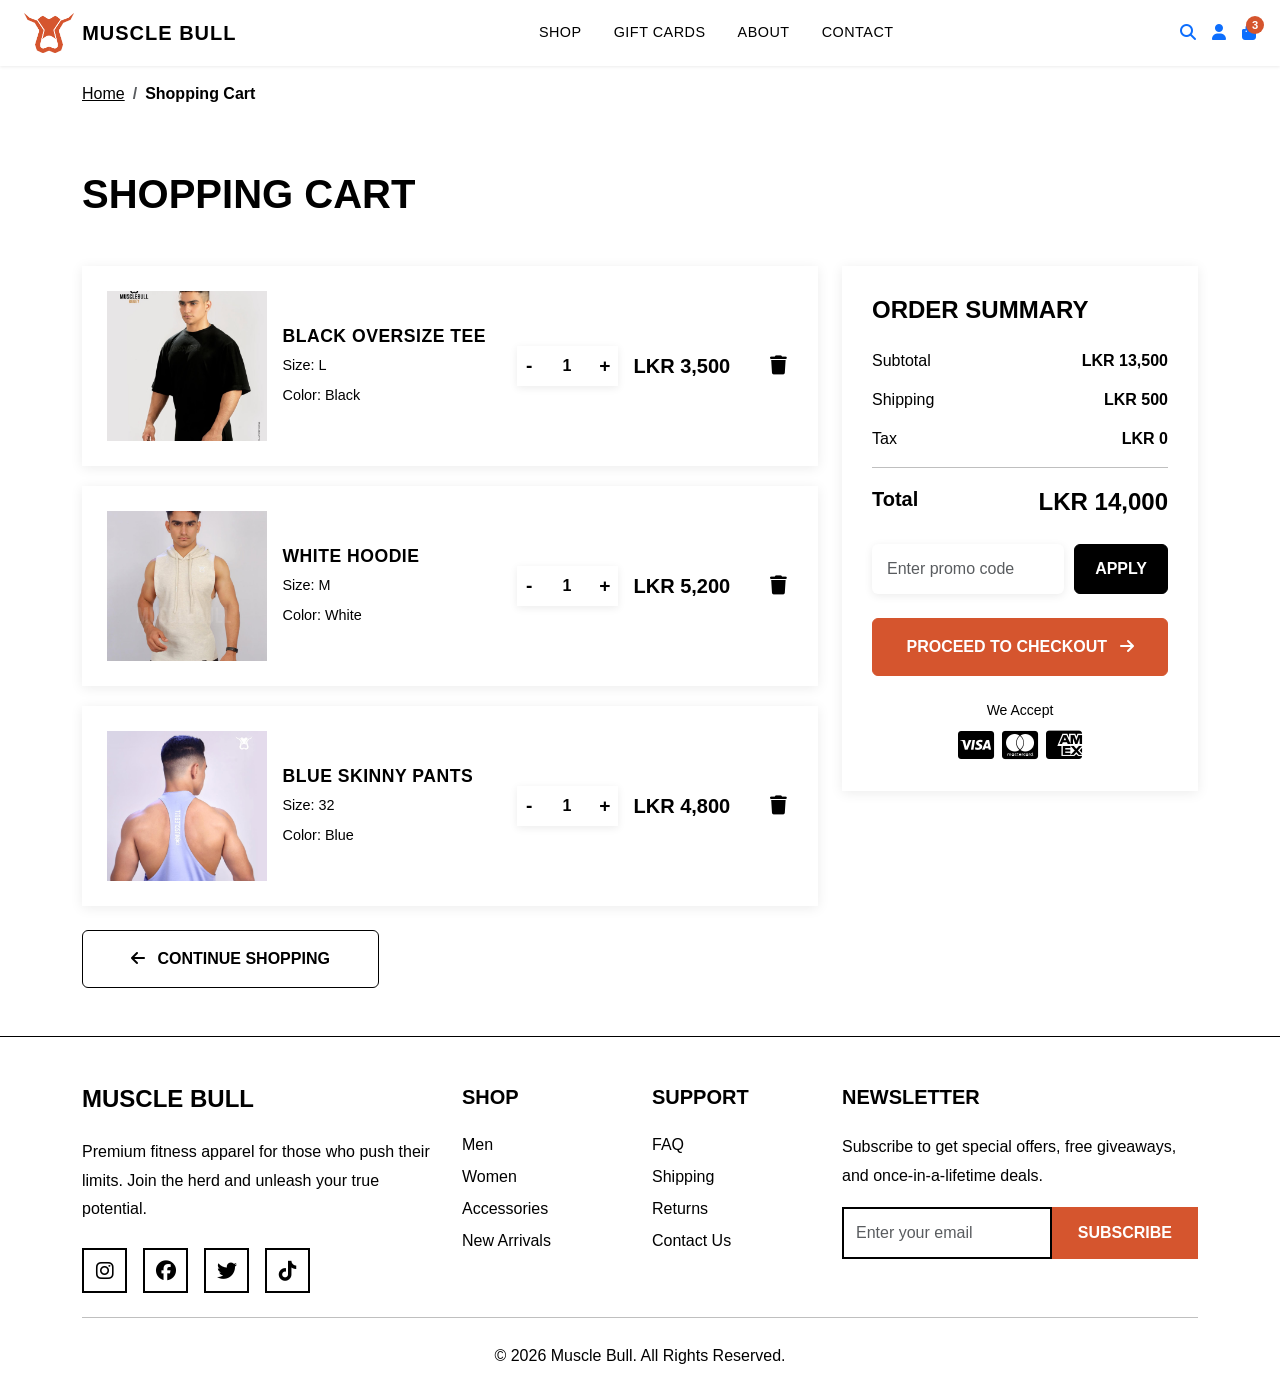
==== cart.html @ ce34af10 "Initial" ====
<!DOCTYPE html>
<html lang="en">
<head>
    <meta charset="UTF-8" />
    <meta name="viewport" content="width=device-width, initial-scale=1.0" />
    <title>Shopping Cart - Muscle Bull</title>
    
    <!-- Bootstrap CSS -->
    <link href="./css/bootstrap.min.css" rel="stylesheet" />
    <!-- Custom CSS -->
    <link href="./css/style.css" rel="stylesheet" />
    <link href="./css/header.css" rel="stylesheet" />
    <link href="./css/footer.css" rel="stylesheet" />
    <link href="./css/cart.css" rel="stylesheet" />
    <!-- FontAwesome for icons -->
    <link rel="stylesheet" href="https://cdnjs.cloudflare.com/ajax/libs/font-awesome/6.4.0/css/all.min.css" />
</head>
<body>
    <!-- Navigation -->
    <nav class="navbar navbar-expand-lg navbar-static bg-white">
        <div class="container-fluid px-4">
            <a class="navbar-brand d-flex align-items-center gap-2" href="index.html">
                <img src="./assets/images/logo/mb logo.png" alt="Muscle Bull Logo" height="40">
                <span class="fw-bold text-uppercase text-black brand-text">Muscle Bull</span>
            </a>
            <button class="navbar-toggler border-0 shadow-none" type="button" data-bs-toggle="collapse" data-bs-target="#navbarNav">
                <span class="navbar-toggler-icon"></span>
            </button>
            <div class="collapse navbar-collapse" id="navbarNav">
                <ul class="navbar-nav mx-auto nav-center">
                    <li class="nav-item"><a class="nav-link text-black fw-medium text-uppercase" href="shop.html">Shop</a></li>
                    <li class="nav-item"><a class="nav-link text-black fw-medium text-uppercase" href="#gift-cards">Gift Cards</a></li>
                    <li class="nav-item"><a class="nav-link text-black fw-medium text-uppercase" href="#about">About</a></li>
                    <li class="nav-item"><a class="nav-link text-black fw-medium text-uppercase" href="index.html#contact">Contact</a></li>
                </ul>
                <div class="navbar-icons d-flex gap-3">
                    <a href="#" class="nav-icon-dark"><i class="fa-solid fa-magnifying-glass"></i></a>
                    <a href="#" class="nav-icon-dark"><i class="fa-solid fa-user"></i></a>
                    <a href="cart.html" class="nav-icon-dark position-relative">
                        <i class="fa-solid fa-bag-shopping"></i>
                        <span class="cart-badge">3</span>
                    </a>
                </div>
            </div>
        </div>
    </nav>

    <main>
        <!-- Breadcrumb -->
        <section class="breadcrumb-section py-3 bg-white">
            <div class="container">
                <nav aria-label="breadcrumb">
                    <ol class="breadcrumb mb-0">
                        <li class="breadcrumb-item"><a href="index.html" class="text-black">Home</a></li>
                        <li class="breadcrumb-item active text-black fw-bold" aria-current="page">Shopping Cart</li>
                    </ol>
                </nav>
            </div>
        </section>

        <!-- Cart Section -->
        <section class="cart-section py-5 bg-white">
            <div class="container">
                <h1 class="fw-bold text-uppercase mb-5">Shopping Cart</h1>
                
                <div class="row g-4">
                    <!-- Cart Items -->
                    <div class="col-lg-8">
                        <!-- Cart Item 1 -->
                        <div class="cart-item">
                            <div class="row g-3 align-items-center">
                                <div class="col-md-3">
                                    <img src="./assets/images/products/black oversize 1.jpg" alt="Black Oversize Tee" class="cart-item-image">
                                </div>
                                <div class="col-md-4">
                                    <h5 class="cart-item-name fw-bold text-uppercase mb-2">Black Oversize Tee</h5>
                                    <p class="cart-item-details mb-2">Size: L</p>
                                    <p class="cart-item-details mb-0">Color: Black</p>
                                </div>
                                <div class="col-md-2">
                                    <div class="quantity-selector">
                                        <button class="qty-btn minus">-</button>
                                        <input type="number" value="1" min="1" class="qty-input">
                                        <button class="qty-btn plus">+</button>
                                    </div>
                                </div>
                                <div class="col-md-2">
                                    <p class="cart-item-price fw-bold mb-0">LKR 3,500</p>
                                </div>
                                <div class="col-md-1 text-end">
                                    <button class="btn-remove"><i class="fa-solid fa-trash"></i></button>
                                </div>
                            </div>
                        </div>

                        <!-- Cart Item 2 -->
                        <div class="cart-item">
                            <div class="row g-3 align-items-center">
                                <div class="col-md-3">
                                    <img src="./assets/images/products/white hoodie 1.jpg" alt="White Hoodie" class="cart-item-image">
                                </div>
                                <div class="col-md-4">
                                    <h5 class="cart-item-name fw-bold text-uppercase mb-2">White Hoodie</h5>
                                    <p class="cart-item-details mb-2">Size: M</p>
                                    <p class="cart-item-details mb-0">Color: White</p>
                                </div>
                                <div class="col-md-2">
                                    <div class="quantity-selector">
                                        <button class="qty-btn minus">-</button>
                                        <input type="number" value="1" min="1" class="qty-input">
                                        <button class="qty-btn plus">+</button>
                                    </div>
                                </div>
                                <div class="col-md-2">
                                    <p class="cart-item-price fw-bold mb-0">LKR 5,200</p>
                                </div>
                                <div class="col-md-1 text-end">
                                    <button class="btn-remove"><i class="fa-solid fa-trash"></i></button>
                                </div>
                            </div>
                        </div>

                        <!-- Cart Item 3 -->
                        <div class="cart-item">
                            <div class="row g-3 align-items-center">
                                <div class="col-md-3">
                                    <img src="./assets/images/products/blue skinny 2.jpg" alt="Blue Skinny Pants" class="cart-item-image">
                                </div>
                                <div class="col-md-4">
                                    <h5 class="cart-item-name fw-bold text-uppercase mb-2">Blue Skinny Pants</h5>
                                    <p class="cart-item-details mb-2">Size: 32</p>
                                    <p class="cart-item-details mb-0">Color: Blue</p>
                                </div>
                                <div class="col-md-2">
                                    <div class="quantity-selector">
                                        <button class="qty-btn minus">-</button>
                                        <input type="number" value="1" min="1" class="qty-input">
                                        <button class="qty-btn plus">+</button>
                                    </div>
                                </div>
                                <div class="col-md-2">
                                    <p class="cart-item-price fw-bold mb-0">LKR 4,800</p>
                                </div>
                                <div class="col-md-1 text-end">
                                    <button class="btn-remove"><i class="fa-solid fa-trash"></i></button>
                                </div>
                            </div>
                        </div>

                        <!-- Continue Shopping Button -->
                        <div class="mt-4">
                            <a href="shop.html" class="btn btn-outline-dark px-5 py-3 text-uppercase fw-bold">
                                <i class="fa-solid fa-arrow-left me-2"></i> Continue Shopping
                            </a>
                        </div>
                    </div>

                    <!-- Order Summary -->
                    <div class="col-lg-4">
                        <div class="order-summary">
                            <h4 class="fw-bold text-uppercase mb-4">Order Summary</h4>
                            
                            <div class="summary-row">
                                <span>Subtotal</span>
                                <span class="fw-bold">LKR 13,500</span>
                            </div>
                            <div class="summary-row">
                                <span>Shipping</span>
                                <span class="fw-bold">LKR 500</span>
                            </div>
                            <div class="summary-row">
                                <span>Tax</span>
                                <span class="fw-bold">LKR 0</span>
                            </div>
                            
                            <hr class="my-3">
                            
                            <div class="summary-row summary-total">
                                <span class="fw-bold">Total</span>
                                <span class="fw-bold fs-4">LKR 14,000</span>
                            </div>

                            <!-- Promo Code -->
                            <div class="promo-code mt-4">
                                <input type="text" class="form-control promo-input" placeholder="Enter promo code">
                                <button class="btn btn-dark promo-btn text-uppercase fw-bold">Apply</button>
                            </div>

                            <!-- Checkout Button -->
                            <a href="checkout.html" class="btn btn-primary w-100 py-3 text-uppercase fw-bold mt-4">
                                Proceed to Checkout <i class="fa-solid fa-arrow-right ms-2"></i>
                            </a>

                            <!-- Payment Methods -->
                            <div class="payment-methods mt-4 text-center">
                                <p class="small text-black mb-2 fw-medium">We Accept</p>
                                <div class="d-flex gap-2 justify-content-center">
                                    <i class="fa-brands fa-cc-visa fa-2x"></i>
                                    <i class="fa-brands fa-cc-mastercard fa-2x"></i>
                                    <i class="fa-brands fa-cc-amex fa-2x"></i>
                                </div>
                            </div>
                        </div>
                    </div>
                </div>
            </div>
        </section>
    </main>

    <!-- Footer -->
    <footer class="bg-white text-black pt-5 pb-4 border-top border-dark">
        <div class="container">
            <div class="row g-4">
                <div class="col-12 col-md-4 mb-4 mb-md-0">
                    <h4 class="text-uppercase fw-bold mb-4">Muscle Bull</h4>
                    <p>Premium fitness apparel for those who push their limits. Join the herd and unleash your true potential.</p>
                    <div class="footer-socials d-flex gap-3 mt-4">
                        <a href="#" class="social-link"><i class="fa-brands fa-instagram"></i></a>
                        <a href="#" class="social-link"><i class="fa-brands fa-facebook"></i></a>
                        <a href="#" class="social-link"><i class="fa-brands fa-twitter"></i></a>
                        <a href="#" class="social-link"><i class="fa-brands fa-tiktok"></i></a>
                    </div>
                </div>
                <div class="col-6 col-md-2 mb-4 mb-md-0">
                    <h5 class="text-uppercase fw-bold mb-4">Shop</h5>
                    <ul class="list-unstyled footer-links">
                        <li class="mb-2"><a href="#">Men</a></li>
                        <li class="mb-2"><a href="#">Women</a></li>
                        <li class="mb-2"><a href="#">Accessories</a></li>
                        <li class="mb-2"><a href="#">New Arrivals</a></li>
                    </ul>
                </div>
                <div class="col-6 col-md-2 mb-4 mb-md-0">
                    <h5 class="text-uppercase fw-bold mb-4">Support</h5>
                    <ul class="list-unstyled footer-links">
                        <li class="mb-2"><a href="#">FAQ</a></li>
                        <li class="mb-2"><a href="#">Shipping</a></li>
                        <li class="mb-2"><a href="#">Returns</a></li>
                        <li class="mb-2"><a href="index.html#contact">Contact Us</a></li>
                    </ul>
                </div>
                <div class="col-12 col-md-4">
                    <h5 class="text-uppercase fw-bold mb-4">Newsletter</h5>
                    <p class="mb-3">Subscribe to get special offers, free giveaways, and once-in-a-lifetime deals.</p>
                    <div class="footer-newsletter">
                        <input type="email" class="form-control rounded-0 border-dark" placeholder="Enter your email">
                        <button class="btn btn-primary rounded-0 px-4 text-uppercase fw-bold" type="button">Subscribe</button>
                    </div>
                </div>
            </div>
            <hr class="my-4 border-dark">
            <div class="row">
                <div class="col-12 text-center">
                    <p class="mb-0 fw-medium">&copy; 2026 Muscle Bull. All Rights Reserved.</p>
                </div>
            </div>
        </div>
    </footer>

    <!-- Bootstrap JS -->
    <script src="./js/bootstrap.bundle.min.js"></script>
</body>
</html>
---- css/style.css ----
/* Muscle Bull Custom Styles - Strict Palette: #D5552E, #FFFFFF, #000000 */

:root {
    --primary-color: #D5552E;
    --black-color: #000000;
    --white-color: #FFFFFF;
}

body {
    font-family: 'Helvetica Neue', Helvetica, Arial, sans-serif;
    overflow-x: hidden;
    background-color: var(--white-color);
    color: var(--black-color);
}

/* Strict Color Overrides for Bootstrap */
.bg-light, .bg-white { background-color: var(--white-color) !important; }
.bg-dark, .bg-black { background-color: var(--black-color) !important; }
.bg-primary { background-color: var(--primary-color) !important; }

.text-muted, .text-dark, .text-black { color: var(--black-color) !important; }
.text-light, .text-white { color: var(--white-color) !important; }
.text-primary { color: var(--primary-color) !important; }

.border-secondary, .border-dark, .border-top, .border-bottom { border-color: var(--black-color) !important; }
.border-light { border-color: var(--white-color) !important; }

/* Custom Buttons */
.btn-primary {
    background-color: var(--primary-color);
    border-color: var(--primary-color);
    color: var(--white-color);
    transition: all 0.3s ease;
}

.btn-primary:hover {
    background-color: var(--black-color);
    border-color: var(--black-color);
    color: var(--white-color);
    transform: translateY(-2px);
}

.btn-dark {
    background-color: var(--black-color);
    border-color: var(--black-color);
    color: var(--white-color);
}

.btn-dark:hover {
    background-color: var(--primary-color);
    border-color: var(--primary-color);
    color: var(--white-color);
}

.btn-outline-dark {
    color: var(--black-color);
    border-color: var(--black-color);
    background-color: transparent;
}

.btn-outline-dark:hover {
    background-color: var(--black-color);
    color: var(--white-color);
}

.btn-outline-light {
    color: var(--white-color);
    border-color: var(--white-color);
    background-color: transparent;
}

.btn-outline-light:hover {
    background-color: var(--white-color);
    color: var(--black-color);
}

/* Hero Section - Gen Z Minimal & Clean */
.hero-section {
    background: url('../assets/images/backgrounds/non\ black.png') center/cover no-repeat;
    height: 100vh;
    min-height: 650px;
    position: relative;
    display: flex;
    align-items: center;
}

.hero-overlay {
    position: absolute;
    top: 0;
    left: 0;
    right: 0;
    bottom: 0;
    background: rgba(0, 0, 0, 0.65);
    z-index: 1;
}

.hero-title-new {
    font-size: clamp(4rem, 12vw, 9rem);
    font-weight: 900;
    line-height: 0.85;
    letter-spacing: -0.05em;
    text-transform: uppercase;
}

.hero-text {
    font-size: clamp(1rem, 2vw, 1.25rem);
    font-weight: 400;
    line-height: 1.6;
    max-width: 500px;
}

.hero-badge {
    animation: fadeInDown 0.8s ease;
}

@keyframes fadeInDown {
    from {
        opacity: 0;
        transform: translateY(-20px);
    }
    to {
        opacity: 1;
        transform: translateY(0);
    }
}

/* Old Product Card Styles Removed - Using products.css instead */

.tracking-wide {
    letter-spacing: 2px;
}

/* Section Adjustments */
#limited {
    overflow: hidden;
    background-color: var(--black-color);
}

/* Responsive Adjustments */
@media (max-width: 991.98px) {
    .hero-section {
        height: 80vh;
        min-height: 550px;
    }
    
    .navbar {
        background-color: var(--black-color) !important;
        padding-top: 10px !important;
        padding-bottom: 10px !important;
    }

    .hero-title-new {
        font-size: clamp(3rem, 10vw, 6rem);
    }

    .product-img {
        height: 300px;
    }
}

@media (max-width: 767.98px) {
    .display-2 {
        font-size: 3rem;
    }
    .display-4 {
        font-size: 2.5rem;
    }

    .hero-text {
        font-size: 1rem;
    }

    .product-img {
        height: 280px;
    }
}
---- css/header.css ----
/* Header Styles */

.navbar-glass {
    background: rgba(0, 0, 0, 0.3);
    backdrop-filter: blur(10px);
    -webkit-backdrop-filter: blur(10px);
    padding: 15px 0;
    transition: all 0.3s ease;
}

.navbar-glass.scrolled {
    background: rgba(0, 0, 0, 0.9);
    box-shadow: 0 2px 10px rgba(0, 0, 0, 0.1);
}

/* Brand */
.navbar-brand {
    transition: transform 0.3s ease;
}

.navbar-brand:hover {
    transform: scale(1.02);
}

.brand-text {
    font-size: 1.25rem;
    letter-spacing: 1px;
}

/* Nav Center */
.nav-center {
    gap: 2rem;
}

.nav-link {
    position: relative;
    font-size: 0.9rem;
    letter-spacing: 0.5px;
    padding: 0.5rem 0 !important;
    transition: color 0.3s ease;
}

.nav-link::after {
    content: '';
    position: absolute;
    width: 0;
    height: 2px;
    bottom: 0;
    left: 50%;
    background-color: #D5552E;
    transition: all 0.3s ease;
    transform: translateX(-50%);
}

.nav-link:hover {
    color: #D5552E !important;
}

.nav-link:hover::after {
    width: 100%;
}

/* Navbar Icons */
.navbar-icons {
    align-items: center;
}

.nav-icon {
    color: #FFFFFF;
    font-size: 1.1rem;
    transition: all 0.3s ease;
    width: 35px;
    height: 35px;
    display: flex;
    align-items: center;
    justify-content: center;
    border-radius: 50%;
}

.nav-icon:hover {
    color: #D5552E;
    background-color: rgba(213, 85, 46, 0.1);
    transform: translateY(-2px);
}

/* Mobile Menu */
@media (max-width: 991.98px) {
    .navbar-glass {
        background-color: #000000 !important;
        backdrop-filter: none;
    }

    .nav-center {
        margin-top: 1rem;
        gap: 0;
    }

    .nav-link {
        padding: 0.75rem 0 !important;
        border-bottom: 1px solid rgba(255, 255, 255, 0.1);
    }

    .navbar-icons {
        margin-top: 1rem;
        padding-top: 1rem;
        border-top: 1px solid rgba(255, 255, 255, 0.1);
        justify-content: center;
    }
}
---- css/footer.css ----
/* Footer Styles */

footer {
    background-color: #FFFFFF;
    color: #000000;
}

footer h4,
footer h5 {
    color: #000000;
    font-weight: 700;
}

footer p {
    color: #000000;
    line-height: 1.8;
}

/* Footer Links */
.footer-links li a {
    color: #000000;
    text-decoration: none;
    transition: color 0.3s ease, padding-left 0.3s ease;
    display: inline-block;
}

.footer-links li a:hover {
    color: #D5552E;
    padding-left: 5px;
}

/* Footer Social Links */
.footer-socials .social-link {
    width: 45px;
    height: 45px;
    display: flex;
    align-items: center;
    justify-content: center;
    border: 2px solid #000000;
    color: #000000;
    text-decoration: none;
    font-size: 1.25rem;
    transition: all 0.3s ease;
}

.footer-socials .social-link:hover {
    background-color: #D5552E;
    border-color: #D5552E;
    color: #FFFFFF;
    transform: translateY(-3px);
}

/* Footer Newsletter */
.footer-newsletter {
    display: flex;
    gap: 0;
}

.footer-newsletter input {
    flex: 1;
    border: 2px solid #000000;
    padding: 12px;
    color: #000000;
}

.footer-newsletter input:focus {
    outline: none;
    border-color: #D5552E;
}

.footer-newsletter button {
    border: 2px solid #D5552E;
}

/* Features Section */
.features-section {
    background-color: #FFFFFF;
}

.feature-item {
    padding: 20px 10px;
}

.feature-icon {
    color: #000000;
}

.feature-item h6 {
    color: #000000;
    letter-spacing: 1px;
}

.feature-item p {
    color: #000000;
}

@media (max-width: 767.98px) {
    .feature-item {
        padding: 15px 5px;
    }

    .feature-icon i {
        font-size: 2rem !important;
    }

    .feature-item h6 {
        font-size: 0.75rem;
    }

    .feature-item p {
        font-size: 0.7rem;
    }
}
---- css/cart.css ----
/* Cart Page Styles - Clean Gen Z Design */

/* Navbar Static */
.navbar-static {
    position: relative !important;
    background-color: #FFFFFF !important;
    box-shadow: 0 1px 3px rgba(0, 0, 0, 0.08);
}

/* Cart Badge */
.cart-badge {
    position: absolute;
    top: -5px;
    right: -8px;
    background-color: #D5552E;
    color: #FFFFFF;
    font-size: 0.7rem;
    font-weight: 700;
    width: 18px;
    height: 18px;
    border-radius: 50%;
    display: flex;
    align-items: center;
    justify-content: center;
}

/* Cart Item */
.cart-item {
    background-color: #FFFFFF;
    padding: 25px;
    margin-bottom: 20px;
    box-shadow: 0 2px 12px rgba(0, 0, 0, 0.08);
    transition: all 0.3s ease;
}

.cart-item:hover {
    box-shadow: 0 4px 16px rgba(0, 0, 0, 0.12);
}

.cart-item-image {
    width: 100%;
    height: 150px;
    object-fit: cover;
}

.cart-item-name {
    font-size: 1.1rem;
    color: #000000;
    letter-spacing: 0.5px;
}

.cart-item-details {
    font-size: 0.9rem;
    color: #000000;
}

.cart-item-price {
    font-size: 1.25rem;
    color: #000000;
}

/* Quantity Selector */
.quantity-selector {
    display: flex;
    align-items: center;
    gap: 0;
    box-shadow: 0 2px 8px rgba(0, 0, 0, 0.08);
}

.qty-btn {
    width: 35px;
    height: 40px;
    border: none;
    background-color: #FFFFFF;
    color: #000000;
    font-size: 1.2rem;
    font-weight: 700;
    cursor: pointer;
    transition: all 0.3s ease;
}

.qty-btn:hover {
    background-color: #000000;
    color: #FFFFFF;
}

.qty-input {
    width: 50px;
    height: 40px;
    border: none;
    text-align: center;
    font-weight: 700;
    font-size: 1rem;
    -moz-appearance: textfield;
}

.qty-input::-webkit-outer-spin-button,
.qty-input::-webkit-inner-spin-button {
    -webkit-appearance: none;
    margin: 0;
}

.qty-input:focus {
    outline: none;
}

/* Remove Button */
.btn-remove {
    background: none;
    border: none;
    color: #000000;
    font-size: 1.2rem;
    cursor: pointer;
    transition: all 0.3s ease;
}

.btn-remove:hover {
    color: #D5552E;
    transform: scale(1.1);
}

/* Order Summary */
.order-summary {
    background-color: #FFFFFF;
    padding: 30px;
    box-shadow: 0 2px 12px rgba(0, 0, 0, 0.08);
    position: sticky;
    top: 20px;
}

.summary-row {
    display: flex;
    justify-content: space-between;
    margin-bottom: 15px;
    font-size: 1rem;
    color: #000000;
}

.summary-total {
    font-size: 1.25rem;
    color: #000000;
}

/* Promo Code */
.promo-code {
    display: flex;
    gap: 10px;
}

.promo-input {
    flex: 1;
    border: none;
    padding: 12px 15px;
    box-shadow: 0 2px 8px rgba(0, 0, 0, 0.08);
}

.promo-input:focus {
    outline: none;
    box-shadow: 0 4px 12px rgba(0, 0, 0, 0.12);
}

.promo-btn {
    padding: 12px 20px;
    white-space: nowrap;
}

/* Payment Methods */
.payment-methods i {
    color: #000000;
}

/* Responsive */
@media (max-width: 991.98px) {
    .order-summary {
        position: relative;
        top: 0;
        margin-top: 30px;
    }
}

@media (max-width: 767.98px) {
    .cart-item {
        padding: 20px 15px;
    }

    .cart-item-image {
        height: 120px;
    }

    .cart-item-name {
        font-size: 0.95rem;
    }

    .cart-item-price {
        font-size: 1.1rem;
    }

    .quantity-selector {
        width: 100%;
        justify-content: center;
    }

    .btn-remove {
        text-align: center;
        width: 100%;
        margin-top: 10px;
    }

    .promo-code {
        flex-direction: column;
    }

    .promo-btn {
        width: 100%;
    }
}
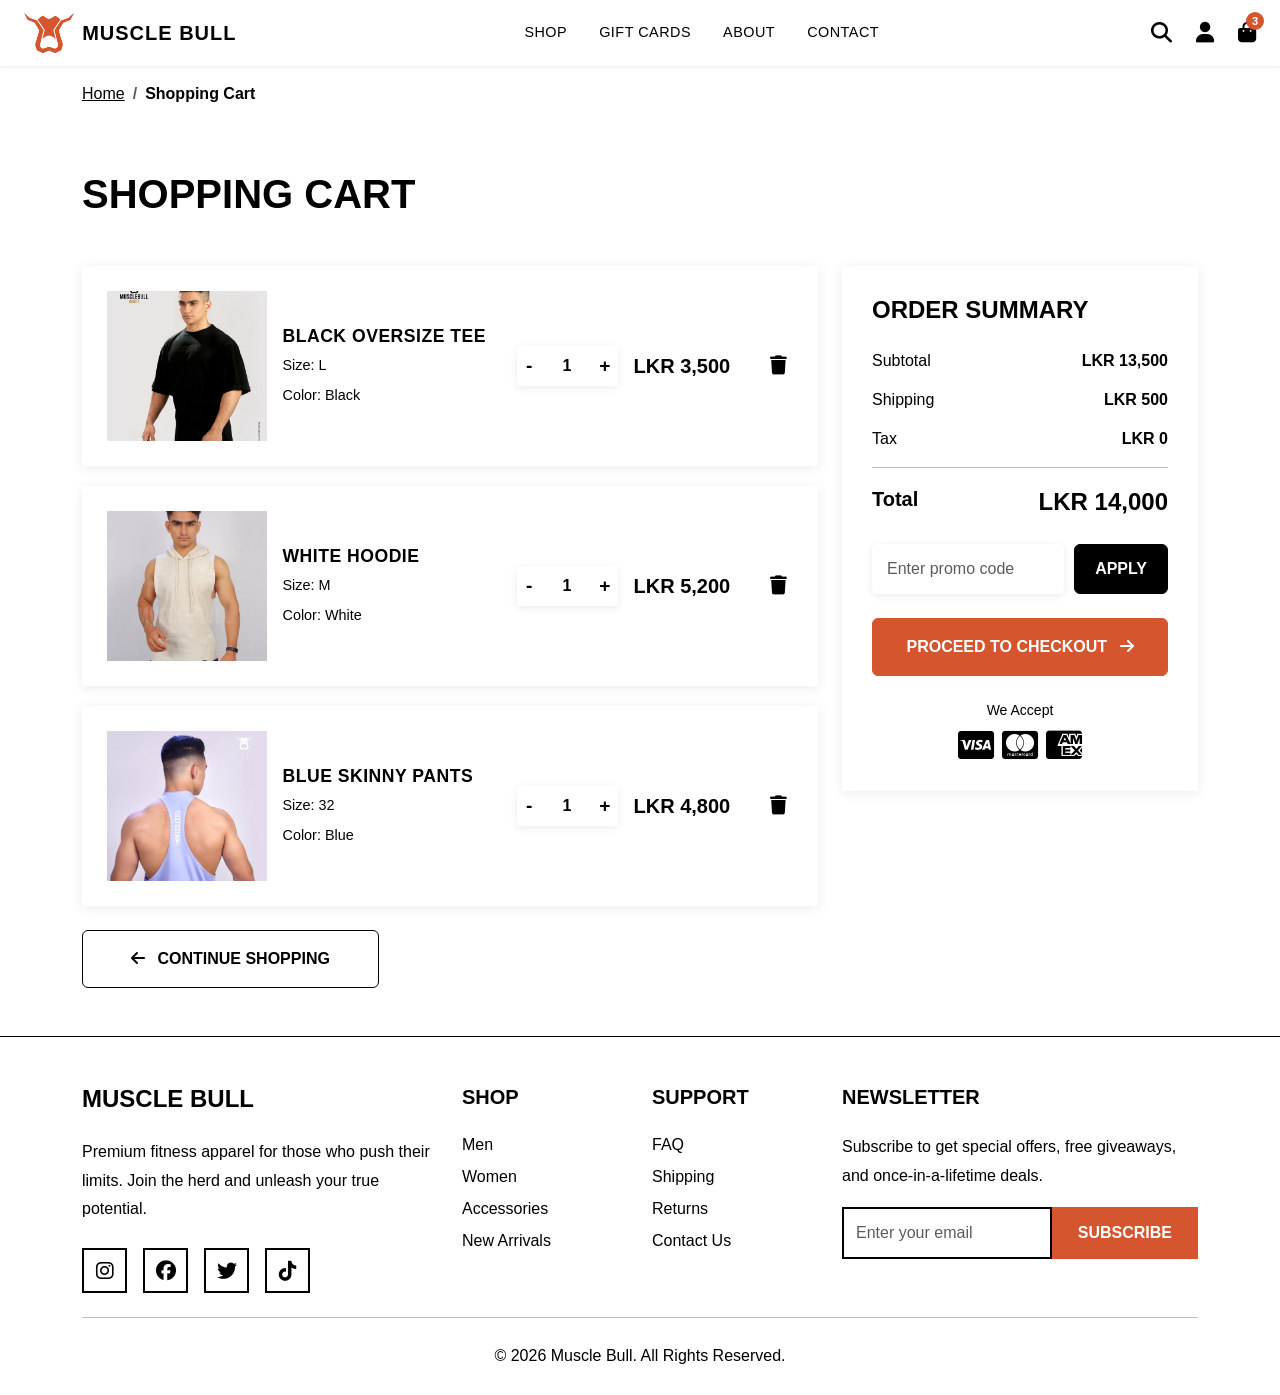
==== commit 86b82958: "Add about and contact pages, update navigation links across multiple pages" ====
--- a/cart.html
+++ b/cart.html
@@ -29,13 +29,13 @@
             <div class="collapse navbar-collapse" id="navbarNav">
                 <ul class="navbar-nav mx-auto nav-center">
                     <li class="nav-item"><a class="nav-link text-black fw-medium text-uppercase" href="shop.html">Shop</a></li>
-                    <li class="nav-item"><a class="nav-link text-black fw-medium text-uppercase" href="#gift-cards">Gift Cards</a></li>
-                    <li class="nav-item"><a class="nav-link text-black fw-medium text-uppercase" href="#about">About</a></li>
-                    <li class="nav-item"><a class="nav-link text-black fw-medium text-uppercase" href="index.html#contact">Contact</a></li>
+                    <li class="nav-item"><a class="nav-link text-black fw-medium text-uppercase" href="gift-cards.html">Gift Cards</a></li>
+                    <li class="nav-item"><a class="nav-link text-black fw-medium text-uppercase" href="about.html">About</a></li>
+                    <li class="nav-item"><a class="nav-link text-black fw-medium text-uppercase" href="contact.html">Contact</a></li>
                 </ul>
                 <div class="navbar-icons d-flex gap-3">
                     <a href="#" class="nav-icon-dark"><i class="fa-solid fa-magnifying-glass"></i></a>
-                    <a href="#" class="nav-icon-dark"><i class="fa-solid fa-user"></i></a>
+                    <a href="login.html" class="nav-icon-dark"><i class="fa-solid fa-user"></i></a>
                     <a href="cart.html" class="nav-icon-dark position-relative">
                         <i class="fa-solid fa-bag-shopping"></i>
                         <span class="cart-badge">3</span>
@@ -224,10 +224,10 @@
                 <div class="col-6 col-md-2 mb-4 mb-md-0">
                     <h5 class="text-uppercase fw-bold mb-4">Shop</h5>
                     <ul class="list-unstyled footer-links">
-                        <li class="mb-2"><a href="#">Men</a></li>
-                        <li class="mb-2"><a href="#">Women</a></li>
-                        <li class="mb-2"><a href="#">Accessories</a></li>
-                        <li class="mb-2"><a href="#">New Arrivals</a></li>
+                        <li class="mb-2"><a href="shop.html">Men</a></li>
+                        <li class="mb-2"><a href="shop.html">Women</a></li>
+                        <li class="mb-2"><a href="shop.html">Accessories</a></li>
+                        <li class="mb-2"><a href="shop.html">New Arrivals</a></li>
                     </ul>
                 </div>
                 <div class="col-6 col-md-2 mb-4 mb-md-0">
@@ -236,7 +236,7 @@
                         <li class="mb-2"><a href="#">FAQ</a></li>
                         <li class="mb-2"><a href="#">Shipping</a></li>
                         <li class="mb-2"><a href="#">Returns</a></li>
-                        <li class="mb-2"><a href="index.html#contact">Contact Us</a></li>
+                        <li class="mb-2"><a href="contact.html">Contact Us</a></li>
                     </ul>
                 </div>
                 <div class="col-12 col-md-4">
--- a/css/header.css
+++ b/css/header.css
@@ -60,26 +60,38 @@
     width: 100%;
 }
 
+.nav-link.active {
+    color: #D5552E !important;
+}
+
+.nav-link.active::after {
+    width: 100%;
+}
+
 /* Navbar Icons */
 .navbar-icons {
     align-items: center;
+    gap: 1.5rem !important;
+}
+
+.nav-icon, .nav-icon-dark {
+    font-size: 1.3rem;
+    transition: all 0.3s ease;
+    background: transparent !important;
+    padding: 0;
+    display: inline-block;
 }
 
 .nav-icon {
     color: #FFFFFF;
-    font-size: 1.1rem;
-    transition: all 0.3s ease;
-    width: 35px;
-    height: 35px;
-    display: flex;
-    align-items: center;
-    justify-content: center;
-    border-radius: 50%;
 }
 
-.nav-icon:hover {
-    color: #D5552E;
-    background-color: rgba(213, 85, 46, 0.1);
+.nav-icon-dark {
+    color: #000000 !important;
+}
+
+.nav-icon:hover, .nav-icon-dark:hover {
+    color: #D5552E !important;
     transform: translateY(-2px);
 }
 
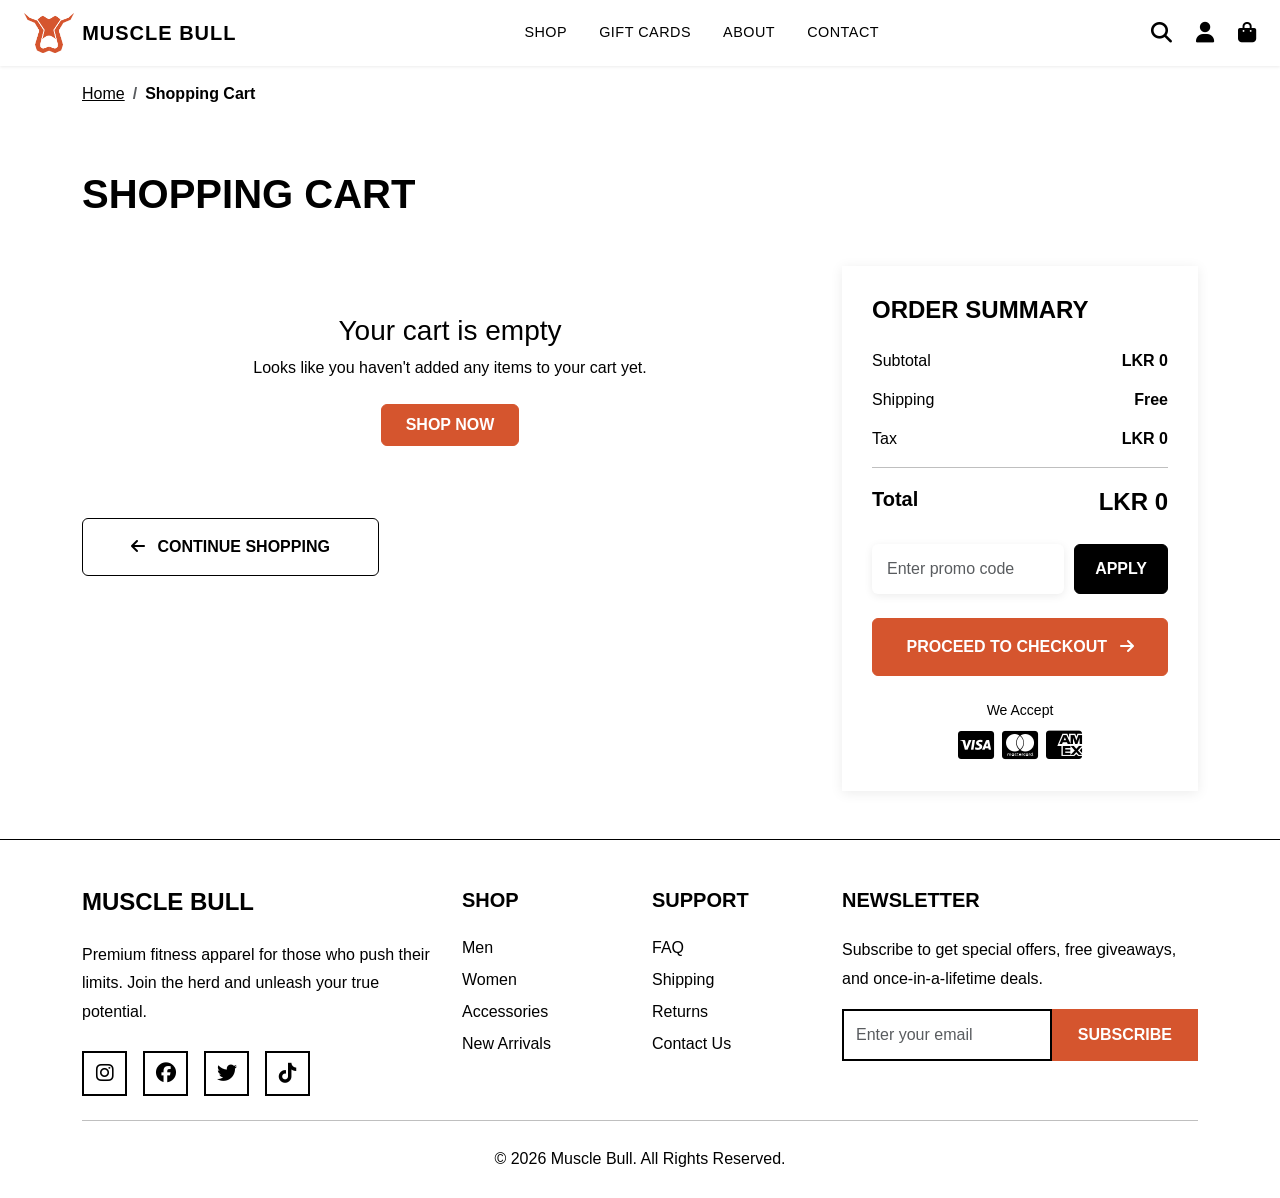
==== commit eabece27: "Implement dynamic cart item rendering and enhance cart functionality; update product styles and scri" ====
--- a/cart.html
+++ b/cart.html
@@ -66,85 +66,8 @@
                 <div class="row g-4">
                     <!-- Cart Items -->
                     <div class="col-lg-8">
-                        <!-- Cart Item 1 -->
-                        <div class="cart-item">
-                            <div class="row g-3 align-items-center">
-                                <div class="col-md-3">
-                                    <img src="./assets/images/products/black oversize 1.jpg" alt="Black Oversize Tee" class="cart-item-image">
-                                </div>
-                                <div class="col-md-4">
-                                    <h5 class="cart-item-name fw-bold text-uppercase mb-2">Black Oversize Tee</h5>
-                                    <p class="cart-item-details mb-2">Size: L</p>
-                                    <p class="cart-item-details mb-0">Color: Black</p>
-                                </div>
-                                <div class="col-md-2">
-                                    <div class="quantity-selector">
-                                        <button class="qty-btn minus">-</button>
-                                        <input type="number" value="1" min="1" class="qty-input">
-                                        <button class="qty-btn plus">+</button>
-                                    </div>
-                                </div>
-                                <div class="col-md-2">
-                                    <p class="cart-item-price fw-bold mb-0">LKR 3,500</p>
-                                </div>
-                                <div class="col-md-1 text-end">
-                                    <button class="btn-remove"><i class="fa-solid fa-trash"></i></button>
-                                </div>
-                            </div>
-                        </div>
-
-                        <!-- Cart Item 2 -->
-                        <div class="cart-item">
-                            <div class="row g-3 align-items-center">
-                                <div class="col-md-3">
-                                    <img src="./assets/images/products/white hoodie 1.jpg" alt="White Hoodie" class="cart-item-image">
-                                </div>
-                                <div class="col-md-4">
-                                    <h5 class="cart-item-name fw-bold text-uppercase mb-2">White Hoodie</h5>
-                                    <p class="cart-item-details mb-2">Size: M</p>
-                                    <p class="cart-item-details mb-0">Color: White</p>
-                                </div>
-                                <div class="col-md-2">
-                                    <div class="quantity-selector">
-                                        <button class="qty-btn minus">-</button>
-                                        <input type="number" value="1" min="1" class="qty-input">
-                                        <button class="qty-btn plus">+</button>
-                                    </div>
-                                </div>
-                                <div class="col-md-2">
-                                    <p class="cart-item-price fw-bold mb-0">LKR 5,200</p>
-                                </div>
-                                <div class="col-md-1 text-end">
-                                    <button class="btn-remove"><i class="fa-solid fa-trash"></i></button>
-                                </div>
-                            </div>
-                        </div>
-
-                        <!-- Cart Item 3 -->
-                        <div class="cart-item">
-                            <div class="row g-3 align-items-center">
-                                <div class="col-md-3">
-                                    <img src="./assets/images/products/blue skinny 2.jpg" alt="Blue Skinny Pants" class="cart-item-image">
-                                </div>
-                                <div class="col-md-4">
-                                    <h5 class="cart-item-name fw-bold text-uppercase mb-2">Blue Skinny Pants</h5>
-                                    <p class="cart-item-details mb-2">Size: 32</p>
-                                    <p class="cart-item-details mb-0">Color: Blue</p>
-                                </div>
-                                <div class="col-md-2">
-                                    <div class="quantity-selector">
-                                        <button class="qty-btn minus">-</button>
-                                        <input type="number" value="1" min="1" class="qty-input">
-                                        <button class="qty-btn plus">+</button>
-                                    </div>
-                                </div>
-                                <div class="col-md-2">
-                                    <p class="cart-item-price fw-bold mb-0">LKR 4,800</p>
-                                </div>
-                                <div class="col-md-1 text-end">
-                                    <button class="btn-remove"><i class="fa-solid fa-trash"></i></button>
-                                </div>
-                            </div>
+                        <div id="cart-items-container">
+                            <!-- Cart items will be loaded here dynamically -->
                         </div>
 
                         <!-- Continue Shopping Button -->
@@ -259,5 +182,7 @@
 
     <!-- Bootstrap JS -->
     <script src="./js/bootstrap.bundle.min.js"></script>
+    <script src="./js/app.js"></script>
+    <script src="./js/cart.js"></script>
 </body>
 </html>
